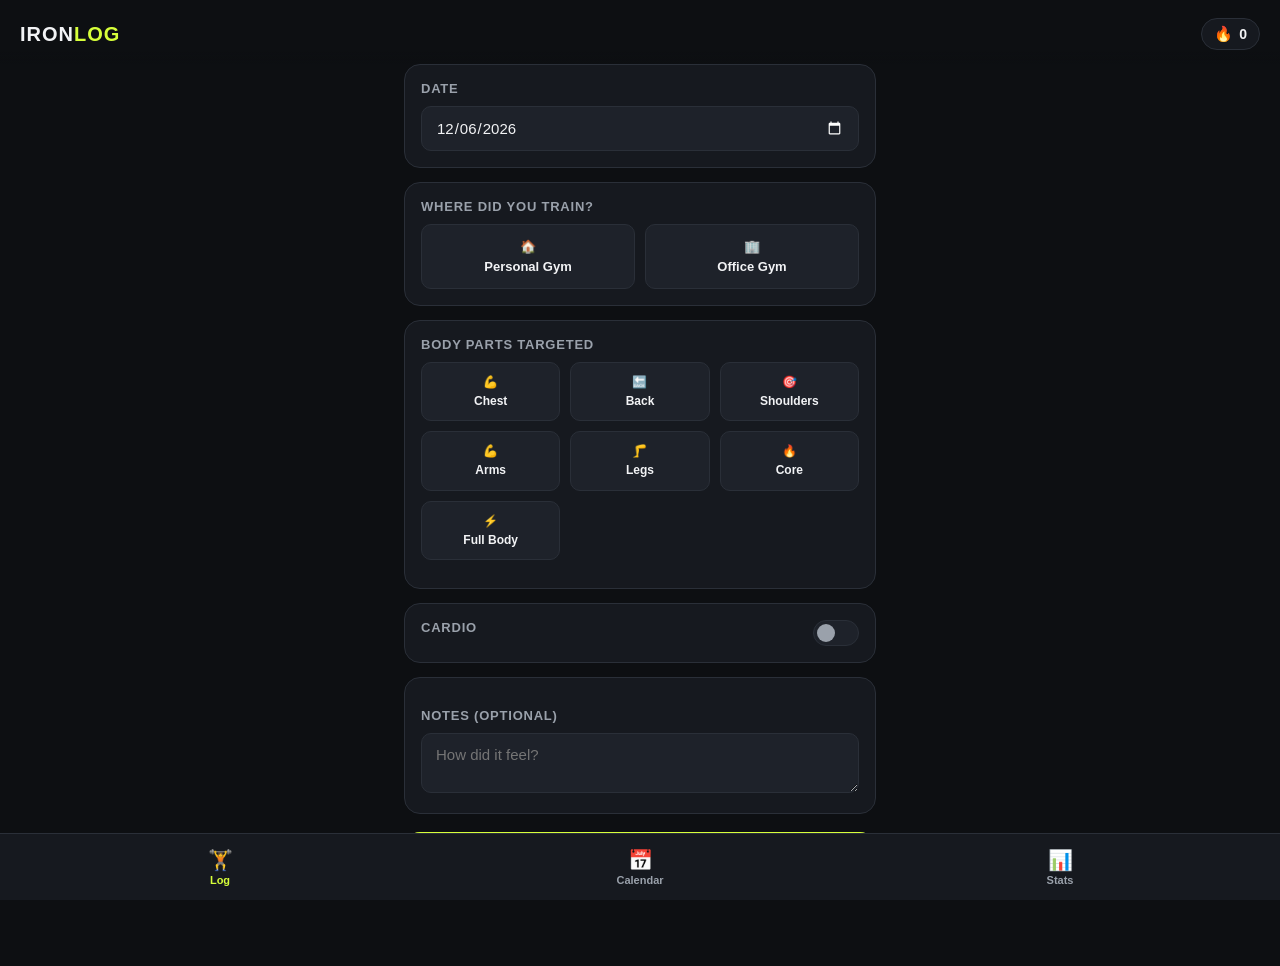
==== index.html @ b2e661cf "Initial commit: Iron Log gym tracker app" ====
<!DOCTYPE html>
<html lang="en">
<head>
<meta charset="UTF-8">
<meta name="viewport" content="width=device-width, initial-scale=1.0, viewport-fit=cover">
<meta name="theme-color" content="#0d0f12">
<title>Iron Log — Gym Tracker</title>
<link rel="stylesheet" href="style.css">
</head>
<body>

<header class="topbar">
  <div class="brand">
    <span class="brand-mark">IRON</span><span class="brand-mark-accent">LOG</span>
  </div>
  <div class="streak-pill" id="headerStreak">
    <span class="flame">🔥</span><span id="headerStreakVal">0</span>
  </div>
</header>

<main id="app">

  <!-- LOG TAB -->
  <section class="view" id="view-log">
    <div class="card date-card">
      <label class="field-label">Date</label>
      <input type="date" id="logDate" class="date-input">
    </div>

    <div class="card">
      <label class="field-label">Where did you train?</label>
      <div class="btn-group" id="gymGroup">
        <button type="button" class="choice-btn" data-value="Personal">🏠<span>Personal Gym</span></button>
        <button type="button" class="choice-btn" data-value="Office">🏢<span>Office Gym</span></button>
      </div>
    </div>

    <div class="card">
      <label class="field-label">Body parts targeted</label>
      <div class="btn-grid" id="bodyPartGroup">
        <button type="button" class="choice-btn small" data-value="Chest">💪<span>Chest</span></button>
        <button type="button" class="choice-btn small" data-value="Back">🔙<span>Back</span></button>
        <button type="button" class="choice-btn small" data-value="Shoulders">🎯<span>Shoulders</span></button>
        <button type="button" class="choice-btn small" data-value="Arms">💪<span>Arms</span></button>
        <button type="button" class="choice-btn small" data-value="Legs">🦵<span>Legs</span></button>
        <button type="button" class="choice-btn small" data-value="Core">🔥<span>Core</span></button>
        <button type="button" class="choice-btn small" data-value="Full Body">⚡<span>Full Body</span></button>
      </div>
      <div id="exerciseExamples" class="exercise-examples"></div>
    </div>

    <div class="card">
      <div class="row-between">
        <label class="field-label">Cardio</label>
        <label class="switch">
          <input type="checkbox" id="cardioToggle">
          <span class="slider"></span>
        </label>
      </div>
      <div id="cardioPanel" class="cardio-panel hidden">
        <label class="field-label small-label">Type</label>
        <div class="btn-group">
          <button type="button" class="choice-btn small" data-value="Indoor Running">🏃<span>Indoor</span></button>
          <button type="button" class="choice-btn small" data-value="Outdoor Running">🌳<span>Outdoor</span></button>
          <button type="button" class="choice-btn small" data-value="HIIT">⚡<span>HIIT</span></button>
        </div>
        <input type="hidden" id="cardioType">

        <label class="field-label small-label">Duration (minutes)</label>
        <input type="number" id="cardioDuration" class="text-input" min="0" max="300" placeholder="e.g. 30">

        <label class="field-label small-label">Effort <span id="effortVal">5</span>/10</label>
        <input type="range" id="cardioEffort" min="1" max="10" value="5" class="effort-slider">
        <div class="effort-labels"><span>Easy</span><span>Max</span></div>
      </div>
    </div>

    <div class="card">
      <label class="field-label small-label">Notes (optional)</label>
      <textarea id="notes" class="text-input notes-input" rows="2" placeholder="How did it feel?"></textarea>
    </div>

    <button id="saveBtn" class="save-btn">Save Workout</button>
    <div id="saveMsg" class="save-msg hidden">Saved ✓</div>
  </section>

  <!-- CALENDAR TAB -->
  <section class="view hidden" id="view-calendar">
    <div class="card">
      <div class="cal-nav">
        <button id="prevMonth" class="nav-btn">‹</button>
        <div id="calMonthLabel" class="cal-month-label"></div>
        <button id="nextMonth" class="nav-btn">›</button>
      </div>
      <div class="cal-weekdays">
        <span>S</span><span>M</span><span>T</span><span>W</span><span>T</span><span>F</span><span>S</span>
      </div>
      <div id="calGrid" class="cal-grid"></div>
      <div class="cal-legend">
        <span class="legend-item"><i class="dot personal"></i>Personal</span>
        <span class="legend-item"><i class="dot office"></i>Office</span>
        <span class="legend-item"><i class="dot cardio"></i>Cardio</span>
      </div>
    </div>

    <div class="card" id="dayDetailCard" style="display:none;">
      <div class="row-between">
        <div id="dayDetailTitle" class="field-label"></div>
        <button id="closeDayDetail" class="text-btn">Close</button>
      </div>
      <div id="dayDetailBody"></div>
    </div>
  </section>

  <!-- STATS TAB -->
  <section class="view hidden" id="view-stats">
    <div class="card stat-hero">
      <div class="stat-hero-item">
        <div class="stat-hero-num" id="currentStreakNum">0</div>
        <div class="stat-hero-label">🔥 Current Streak</div>
      </div>
      <div class="stat-hero-item">
        <div class="stat-hero-num" id="bestStreakNum">0</div>
        <div class="stat-hero-label">🏆 Best Streak</div>
      </div>
    </div>

    <div class="card">
      <label class="field-label">This Week</label>
      <div class="week-bar" id="weekBar"></div>
      <div class="week-count" id="weekCountLabel">0 / 7 days</div>
    </div>

    <div class="card score-card">
      <label class="field-label">Weekly Health Score</label>
      <div class="score-ring-wrap">
        <svg viewBox="0 0 120 120" class="score-ring">
          <circle cx="60" cy="60" r="52" class="ring-bg"></circle>
          <circle cx="60" cy="60" r="52" class="ring-fg" id="ringFg"></circle>
        </svg>
        <div class="score-ring-val" id="scoreVal">0%</div>
      </div>
      <div class="score-sub" id="scoreSub">Train more days this week to raise your score</div>
    </div>

    <div class="card">
      <label class="field-label">This Month</label>
      <div class="month-stats">
        <div class="month-stat"><span id="monthDays">0</span><small>Days trained</small></div>
        <div class="month-stat"><span id="monthCardio">0</span><small>Cardio sessions</small></div>
        <div class="month-stat"><span id="monthMins">0</span><small>Cardio mins</small></div>
      </div>
    </div>

    <div class="card">
      <label class="field-label">Body Part Frequency (30 days)</label>
      <div id="bodyPartFreq" class="bp-freq"></div>
    </div>
  </section>

</main>

<nav class="tabbar">
  <button class="tab-btn active" data-tab="log"><span class="tab-icon">🏋️</span><span>Log</span></button>
  <button class="tab-btn" data-tab="calendar"><span class="tab-icon">📅</span><span>Calendar</span></button>
  <button class="tab-btn" data-tab="stats"><span class="tab-icon">📊</span><span>Stats</span></button>
</nav>

<script src="app.js"></script>
</body>
</html>
---- style.css ----
/* ---------- Iron Log — gym tracker theme ---------- */
:root{
  --bg: #0d0f12;
  --bg-elev: #16191f;
  --bg-elev-2: #1e222a;
  --border: #2a2f38;
  --text: #f2f3f5;
  --text-dim: #9aa1ab;
  --accent: #d7ff3a;      /* neon lime, gym-app energy */
  --accent-dim: #a3c92c;
  --accent-ink: #10130a;
  --personal: #5ec8ff;
  --office: #ff9f5e;
  --cardio: #ff5e7e;
  --danger: #ff5e5e;
  --radius: 16px;
  --radius-sm: 10px;
}

*{ box-sizing: border-box; }

html,body{
  margin:0; padding:0;
  background: var(--bg);
  color: var(--text);
  font-family: -apple-system, BlinkMacSystemFont, "Segoe UI", Roboto, Helvetica, Arial, sans-serif;
  -webkit-tap-highlight-color: transparent;
}

body{
  min-height: 100vh;
  padding-bottom: 84px;
}

/* ---------- topbar ---------- */
.topbar{
  position: sticky; top:0; z-index: 10;
  display:flex; align-items:center; justify-content:space-between;
  padding: 18px 20px 14px;
  background: linear-gradient(180deg, var(--bg) 80%, transparent);
}
.brand{ font-weight: 800; letter-spacing: 1px; font-size: 20px; }
.brand-mark{ color: var(--text); }
.brand-mark-accent{ color: var(--accent); }
.streak-pill{
  display:flex; align-items:center; gap:6px;
  background: var(--bg-elev);
  border: 1px solid var(--border);
  padding: 6px 12px;
  border-radius: 999px;
  font-weight: 700;
  font-size: 14px;
}
.flame{ font-size: 15px; }

/* ---------- layout ---------- */
#app{
  max-width: 520px;
  margin: 0 auto;
  padding: 0 16px;
}
.view.hidden{ display:none; }

.card{
  background: var(--bg-elev);
  border: 1px solid var(--border);
  border-radius: var(--radius);
  padding: 16px;
  margin-bottom: 14px;
}

.field-label{
  display:block;
  font-size: 13px;
  font-weight: 700;
  text-transform: uppercase;
  letter-spacing: 0.06em;
  color: var(--text-dim);
  margin-bottom: 10px;
}
.small-label{ margin-top: 14px; }

.row-between{
  display:flex; align-items:center; justify-content:space-between;
}

/* ---------- inputs ---------- */
.date-input, .text-input{
  width:100%;
  background: var(--bg-elev-2);
  border: 1px solid var(--border);
  color: var(--text);
  padding: 12px 14px;
  border-radius: var(--radius-sm);
  font-size: 15px;
  font-family: inherit;
}
.notes-input{ resize: vertical; }
.date-input::-webkit-calendar-picker-indicator{ filter: invert(1); }

/* ---------- choice buttons ---------- */
.btn-group{ display:flex; gap:10px; flex-wrap: wrap; }
.btn-grid{ display:grid; grid-template-columns: repeat(3, 1fr); gap:10px; }

.choice-btn{
  flex:1;
  min-width: 100px;
  display:flex; flex-direction:column; align-items:center; gap:6px;
  background: var(--bg-elev-2);
  border: 1px solid var(--border);
  color: var(--text);
  padding: 14px 8px;
  border-radius: var(--radius-sm);
  font-size: 13px;
  font-weight: 600;
  cursor:pointer;
  transition: transform .08s ease, background .15s ease, border-color .15s ease;
}
.choice-btn.small{ padding: 12px 6px; font-size: 12px; }
.choice-btn span{ line-height: 1.1; }
.choice-btn:active{ transform: scale(0.96); }
.choice-btn.selected{
  background: var(--accent);
  color: var(--accent-ink);
  border-color: var(--accent);
}

.exercise-examples{
  margin-top: 12px;
}
.exercise-block{
  background: var(--bg-elev-2);
  border: 1px dashed var(--border);
  border-radius: var(--radius-sm);
  padding: 10px 12px;
  margin-bottom: 8px;
}
.exercise-block h4{
  margin: 0 0 6px;
  font-size: 12px;
  color: var(--accent);
  text-transform: uppercase;
  letter-spacing: .05em;
}
.exercise-block p{
  margin: 0;
  font-size: 13px;
  color: var(--text-dim);
  line-height: 1.5;
}

/* ---------- switch ---------- */
.switch{ position:relative; display:inline-block; width:46px; height:26px; }
.switch input{ opacity:0; width:0; height:0; }
.slider{
  position:absolute; inset:0; cursor:pointer;
  background: var(--bg-elev-2);
  border: 1px solid var(--border);
  border-radius: 999px;
  transition: .15s;
}
.slider::before{
  content:""; position:absolute; height:18px; width:18px; left:3px; top:3px;
  background: var(--text-dim); border-radius:50%; transition:.15s;
}
.switch input:checked + .slider{ background: var(--accent-dim); border-color: var(--accent); }
.switch input:checked + .slider::before{ background: var(--accent-ink); transform: translateX(20px); }

.cardio-panel{ margin-top: 12px; }
.cardio-panel.hidden{ display:none; }

.effort-slider{
  width:100%;
  accent-color: var(--accent);
  margin-top: 8px;
}
.effort-labels{
  display:flex; justify-content:space-between;
  font-size: 11px; color: var(--text-dim); margin-top: 2px;
}

/* ---------- save button ---------- */
.save-btn{
  width:100%;
  background: var(--accent);
  color: var(--accent-ink);
  border:none;
  padding: 16px;
  border-radius: var(--radius);
  font-size: 16px;
  font-weight: 800;
  letter-spacing: .02em;
  cursor:pointer;
  margin-top: 4px;
}
.save-btn:active{ transform: scale(0.98); }
.save-msg{
  text-align:center; color: var(--accent);
  font-weight: 700; margin-top: 10px;
}
.save-msg.hidden{ display:none; }

.text-btn{
  background:none; border:none; color: var(--accent);
  font-weight: 700; font-size: 13px; cursor:pointer;
}

/* ---------- calendar ---------- */
.cal-nav{ display:flex; align-items:center; justify-content:space-between; margin-bottom: 10px; }
.nav-btn{
  background: var(--bg-elev-2); border:1px solid var(--border); color: var(--text);
  width: 36px; height:36px; border-radius: 10px; font-size: 18px; cursor:pointer;
}
.cal-month-label{ font-weight: 800; font-size: 16px; }
.cal-weekdays{
  display:grid; grid-template-columns: repeat(7,1fr);
  text-align:center; color: var(--text-dim); font-size: 12px; margin-bottom: 6px;
}
.cal-grid{
  display:grid; grid-template-columns: repeat(7,1fr); gap: 4px;
}
.cal-day{
  aspect-ratio: 1; display:flex; flex-direction:column; align-items:center; justify-content:center;
  border-radius: 10px; font-size: 13px; color: var(--text);
  background: var(--bg-elev-2);
  border: 1px solid transparent;
  cursor:pointer; position: relative;
}
.cal-day.empty{ background: transparent; cursor:default; }
.cal-day.today{ border-color: var(--accent); }
.cal-day .dots{ display:flex; gap:2px; margin-top:3px; }
.dot{ width:5px; height:5px; border-radius:50%; display:inline-block; }
.dot.personal{ background: var(--personal); }
.dot.office{ background: var(--office); }
.dot.cardio{ background: var(--cardio); }

.cal-legend{ display:flex; gap:14px; margin-top: 14px; flex-wrap: wrap; }
.legend-item{ display:flex; align-items:center; gap:5px; font-size:12px; color: var(--text-dim); }
.legend-item .dot{ width:8px; height:8px; }

#dayDetailBody{ font-size: 14px; color: var(--text-dim); line-height: 1.7; }
#dayDetailBody b{ color: var(--text); }

/* ---------- stats ---------- */
.stat-hero{ display:flex; }
.stat-hero-item{ flex:1; text-align:center; }
.stat-hero-num{ font-size: 34px; font-weight: 800; color: var(--accent); }
.stat-hero-label{ font-size: 12px; color: var(--text-dim); margin-top: 4px; }

.week-bar{ display:flex; gap:6px; margin-bottom: 8px; }
.week-day{
  flex:1; display:flex; flex-direction:column; align-items:center; gap:6px;
}
.week-day .bar{
  width:100%; height: 46px; border-radius: 8px; background: var(--bg-elev-2);
  display:flex; align-items:flex-end; overflow:hidden;
}
.week-day .bar-fill{ width:100%; background: var(--accent); }
.week-day .lbl{ font-size: 10px; color: var(--text-dim); }
.week-count{ text-align:center; color: var(--text-dim); font-size: 13px; }

.score-card{ text-align:center; }
.score-ring-wrap{ position:relative; width:130px; height:130px; margin: 8px auto; }
.score-ring{ width:100%; height:100%; transform: rotate(-90deg); }
.ring-bg{ fill:none; stroke: var(--bg-elev-2); stroke-width: 10; }
.ring-fg{
  fill:none; stroke: var(--accent); stroke-width: 10; stroke-linecap: round;
  stroke-dasharray: 327; stroke-dashoffset: 327;
  transition: stroke-dashoffset .4s ease;
}
.score-ring-val{
  position:absolute; inset:0; display:flex; align-items:center; justify-content:center;
  font-size: 26px; font-weight: 800;
}
.score-sub{ font-size: 12px; color: var(--text-dim); margin-top: 4px; }

.month-stats{ display:flex; justify-content:space-around; text-align:center; }
.month-stat span{ display:block; font-size: 24px; font-weight: 800; color: var(--accent); }
.month-stat small{ color: var(--text-dim); font-size: 11px; }

.bp-freq{ display:flex; flex-direction:column; gap:8px; }
.bp-row{ display:flex; align-items:center; gap:8px; font-size: 13px; }
.bp-row .bp-name{ width: 90px; flex-shrink:0; color: var(--text-dim); }
.bp-row .bp-track{ flex:1; height: 8px; border-radius: 999px; background: var(--bg-elev-2); overflow:hidden; }
.bp-row .bp-fill{ height:100%; background: var(--accent); }
.bp-row .bp-count{ width: 20px; text-align:right; font-weight:700; }

/* ---------- tab bar ---------- */
.tabbar{
  position: fixed; bottom:0; left:0; right:0;
  display:flex;
  background: var(--bg-elev);
  border-top: 1px solid var(--border);
  padding: 8px 10px calc(8px + env(safe-area-inset-bottom));
  z-index: 20;
}
.tab-btn{
  flex:1;
  display:flex; flex-direction:column; align-items:center; gap:2px;
  background:none; border:none; color: var(--text-dim);
  font-size: 11px; font-weight: 600; padding: 6px 0; cursor:pointer;
}
.tab-icon{ font-size: 20px; }
.tab-btn.active{ color: var(--accent); }

@media (min-width: 600px){
  #app{ padding: 0 24px; }
}
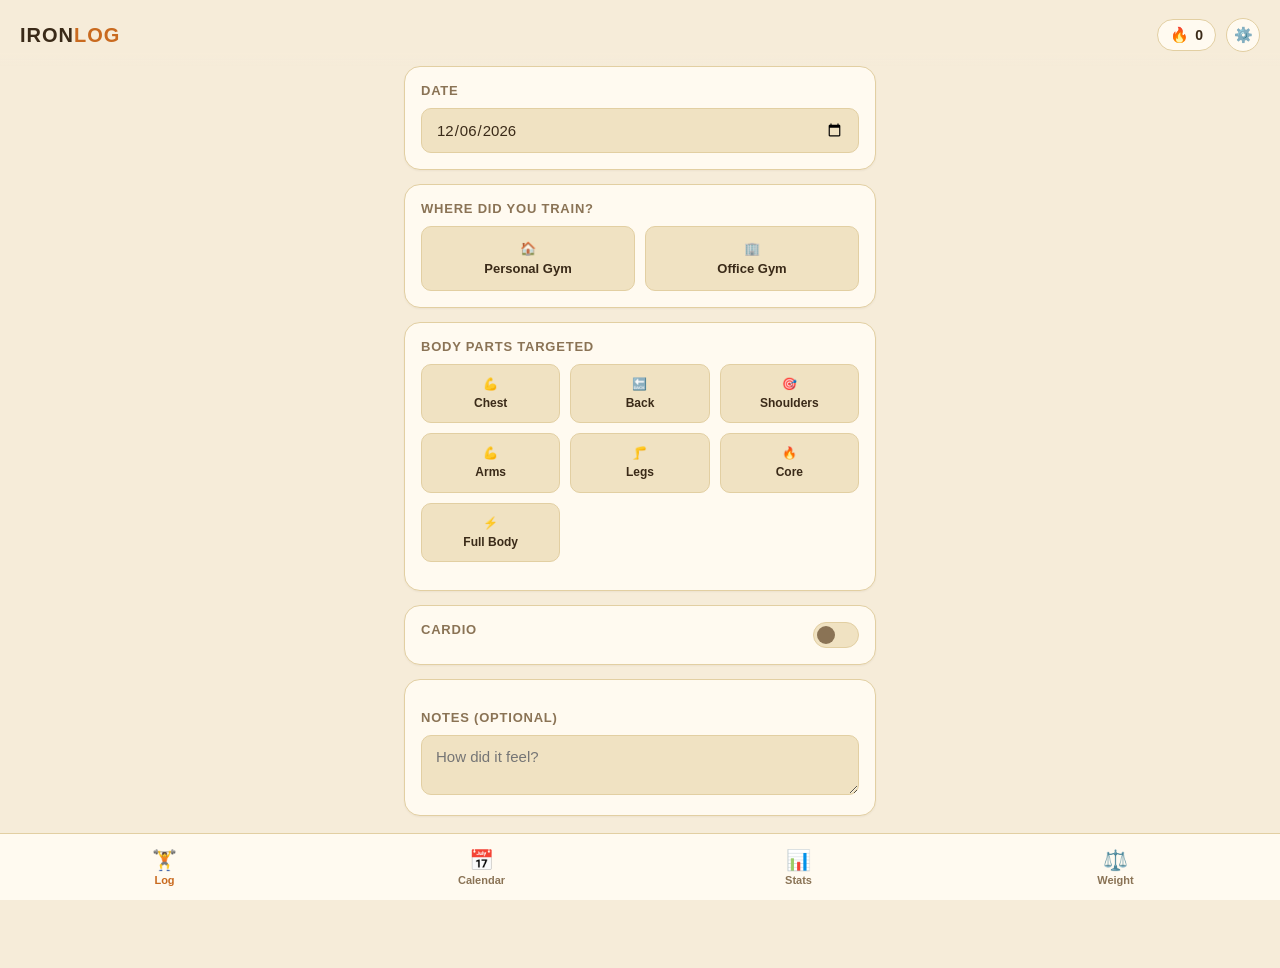
==== commit 5fb51292: "Add delete controls, weight tracking, profile, gym split stats, and new theme - Delete individual wo" ====
--- a/index.html
+++ b/index.html
@@ -3,7 +3,7 @@
 <head>
 <meta charset="UTF-8">
 <meta name="viewport" content="width=device-width, initial-scale=1.0, viewport-fit=cover">
-<meta name="theme-color" content="#0d0f12">
+<meta name="theme-color" content="#f6ecd9">
 <title>Iron Log — Gym Tracker</title>
 <link rel="stylesheet" href="style.css">
 </head>
@@ -13,10 +13,38 @@
   <div class="brand">
     <span class="brand-mark">IRON</span><span class="brand-mark-accent">LOG</span>
   </div>
-  <div class="streak-pill" id="headerStreak">
-    <span class="flame">🔥</span><span id="headerStreakVal">0</span>
+  <div class="topbar-right">
+    <div class="streak-pill" id="headerStreak">
+      <span class="flame">🔥</span><span id="headerStreakVal">0</span>
+    </div>
+    <button type="button" class="gear-btn" id="gearBtn">⚙️</button>
   </div>
 </header>
+<div class="greeting hidden" id="greeting"></div>
+
+<!-- PROFILE PANEL -->
+<div class="overlay hidden" id="profileOverlay">
+  <div class="panel card">
+    <div class="row-between">
+      <label class="field-label">Your Profile</label>
+      <button type="button" class="text-btn" id="closeProfile">Close</button>
+    </div>
+    <label class="field-label small-label">Name</label>
+    <input type="text" id="profName" class="text-input" placeholder="Your name">
+
+    <label class="field-label small-label">Gender</label>
+    <div class="btn-group" id="genderGroup">
+      <button type="button" class="choice-btn small" data-value="Male">🚹<span>Male</span></button>
+      <button type="button" class="choice-btn small" data-value="Female">🚺<span>Female</span></button>
+      <button type="button" class="choice-btn small" data-value="Other">⚧<span>Other</span></button>
+    </div>
+
+    <label class="field-label small-label">Age</label>
+    <input type="number" id="profAge" class="text-input" min="1" max="120" placeholder="e.g. 28">
+
+    <button type="button" id="saveProfileBtn" class="save-btn">Save Profile</button>
+  </div>
+</div>
 
 <main id="app">
 
@@ -28,7 +56,10 @@
     </div>
 
     <div class="card">
-      <label class="field-label">Where did you train?</label>
+      <div class="row-between">
+        <label class="field-label">Where did you train?</label>
+        <button type="button" class="text-btn danger hidden" id="deleteWorkoutBtn">Delete Workout</button>
+      </div>
       <div class="btn-group" id="gymGroup">
         <button type="button" class="choice-btn" data-value="Personal">🏠<span>Personal Gym</span></button>
         <button type="button" class="choice-btn" data-value="Office">🏢<span>Office Gym</span></button>
@@ -52,10 +83,13 @@
     <div class="card">
       <div class="row-between">
         <label class="field-label">Cardio</label>
-        <label class="switch">
-          <input type="checkbox" id="cardioToggle">
-          <span class="slider"></span>
-        </label>
+        <div class="row-between" style="gap:10px;">
+          <button type="button" class="text-btn danger hidden" id="deleteCardioBtn">Delete Cardio</button>
+          <label class="switch">
+            <input type="checkbox" id="cardioToggle">
+            <span class="slider"></span>
+          </label>
+        </div>
       </div>
       <div id="cardioPanel" class="cardio-panel hidden">
         <label class="field-label small-label">Type</label>
@@ -109,6 +143,7 @@
         <button id="closeDayDetail" class="text-btn">Close</button>
       </div>
       <div id="dayDetailBody"></div>
+      <div class="day-detail-actions" id="dayDetailActions"></div>
     </div>
   </section>
 
@@ -153,8 +188,37 @@
     </div>
 
     <div class="card">
+      <label class="field-label">Personal vs Office Gym</label>
+      <div id="gymSplit" class="bp-freq"></div>
+      <div class="score-sub" id="gymSplitSub"></div>
+    </div>
+
+    <div class="card">
       <label class="field-label">Body Part Frequency (30 days)</label>
       <div id="bodyPartFreq" class="bp-freq"></div>
+    </div>
+  </section>
+
+  <!-- WEIGHT TAB -->
+  <section class="view hidden" id="view-weight">
+    <div class="card">
+      <label class="field-label">Log Your Weight</label>
+      <div class="weight-input-row">
+        <input type="date" id="weightDate" class="date-input">
+        <input type="number" id="weightValue" class="text-input" step="0.1" min="0" placeholder="kg">
+      </div>
+      <button type="button" id="saveWeightBtn" class="save-btn">Add Weight Entry</button>
+    </div>
+
+    <div class="card">
+      <label class="field-label">Trend</label>
+      <div id="weightChartWrap" class="weight-chart-wrap"></div>
+      <div class="weight-summary" id="weightSummary"></div>
+    </div>
+
+    <div class="card">
+      <label class="field-label">History</label>
+      <div id="weightHistory" class="weight-history"></div>
     </div>
   </section>
 
@@ -164,6 +228,7 @@
   <button class="tab-btn active" data-tab="log"><span class="tab-icon">🏋️</span><span>Log</span></button>
   <button class="tab-btn" data-tab="calendar"><span class="tab-icon">📅</span><span>Calendar</span></button>
   <button class="tab-btn" data-tab="stats"><span class="tab-icon">📊</span><span>Stats</span></button>
+  <button class="tab-btn" data-tab="weight"><span class="tab-icon">⚖️</span><span>Weight</span></button>
 </nav>
 
 <script src="app.js"></script>
--- a/style.css
+++ b/style.css
@@ -1,18 +1,18 @@
-/* ---------- Iron Log — gym tracker theme ---------- */
+/* ---------- Iron Log — cream & burnt gold theme ---------- */
 :root{
-  --bg: #0d0f12;
-  --bg-elev: #16191f;
-  --bg-elev-2: #1e222a;
-  --border: #2a2f38;
-  --text: #f2f3f5;
-  --text-dim: #9aa1ab;
-  --accent: #d7ff3a;      /* neon lime, gym-app energy */
-  --accent-dim: #a3c92c;
-  --accent-ink: #10130a;
-  --personal: #5ec8ff;
-  --office: #ff9f5e;
-  --cardio: #ff5e7e;
-  --danger: #ff5e5e;
+  --bg: #f6ecd9;
+  --bg-elev: #fffaf0;
+  --bg-elev-2: #f0e2c2;
+  --border: #e2cfa2;
+  --text: #3a2a18;
+  --text-dim: #8a7355;
+  --accent: #c96a1f;      /* burnt orange */
+  --accent-dim: #a85618;
+  --accent-ink: #fff8ec;
+  --personal: #d9a441;    /* goldenrod */
+  --office: #a8562f;      /* burnt sienna */
+  --cardio: #c1440e;      /* rust red-orange */
+  --danger: #b3261e;
   --radius: 16px;
   --radius-sm: 10px;
 }
@@ -42,6 +42,7 @@
 .brand{ font-weight: 800; letter-spacing: 1px; font-size: 20px; }
 .brand-mark{ color: var(--text); }
 .brand-mark-accent{ color: var(--accent); }
+.topbar-right{ display:flex; align-items:center; gap:10px; }
 .streak-pill{
   display:flex; align-items:center; gap:6px;
   background: var(--bg-elev);
@@ -52,6 +53,41 @@
   font-size: 14px;
 }
 .flame{ font-size: 15px; }
+.gear-btn{
+  background: var(--bg-elev);
+  border: 1px solid var(--border);
+  width: 34px; height: 34px;
+  border-radius: 999px;
+  font-size: 15px;
+  cursor: pointer;
+}
+.greeting{
+  max-width: 520px;
+  margin: 0 auto;
+  padding: 0 20px 10px;
+  font-size: 14px;
+  font-weight: 600;
+  color: var(--text-dim);
+}
+.greeting.hidden{ display:none; }
+
+/* ---------- overlay / profile panel ---------- */
+.overlay{
+  position: fixed; inset:0; z-index: 30;
+  background: rgba(58,42,24,0.45);
+  display:flex; align-items:flex-end; justify-content:center;
+}
+.overlay.hidden{ display:none; }
+.overlay .panel{
+  width: 100%; max-width: 480px;
+  margin: 0;
+  border-bottom-left-radius: 0; border-bottom-right-radius: 0;
+  animation: slideUp .2s ease;
+}
+@keyframes slideUp{
+  from{ transform: translateY(24px); opacity: 0; }
+  to{ transform: translateY(0); opacity: 1; }
+}
 
 /* ---------- layout ---------- */
 #app{
@@ -67,6 +103,7 @@
   border-radius: var(--radius);
   padding: 16px;
   margin-bottom: 14px;
+  box-shadow: 0 1px 2px rgba(58,42,24,0.05);
 }
 
 .field-label{
@@ -96,7 +133,6 @@
   font-family: inherit;
 }
 .notes-input{ resize: vertical; }
-.date-input::-webkit-calendar-picker-indicator{ filter: invert(1); }
 
 /* ---------- choice buttons ---------- */
 .btn-group{ display:flex; gap:10px; flex-wrap: wrap; }
@@ -150,7 +186,7 @@
 }
 
 /* ---------- switch ---------- */
-.switch{ position:relative; display:inline-block; width:46px; height:26px; }
+.switch{ position:relative; display:inline-block; width:46px; height:26px; flex-shrink:0; }
 .switch input{ opacity:0; width:0; height:0; }
 .slider{
   position:absolute; inset:0; cursor:pointer;
@@ -179,7 +215,7 @@
   font-size: 11px; color: var(--text-dim); margin-top: 2px;
 }
 
-/* ---------- save button ---------- */
+/* ---------- save / text buttons ---------- */
 .save-btn{
   width:100%;
   background: var(--accent);
@@ -202,8 +238,10 @@
 
 .text-btn{
   background:none; border:none; color: var(--accent);
-  font-weight: 700; font-size: 13px; cursor:pointer;
-}
+  font-weight: 700; font-size: 13px; cursor:pointer; padding:0;
+}
+.text-btn.danger{ color: var(--danger); }
+.text-btn.hidden{ display:none; }
 
 /* ---------- calendar ---------- */
 .cal-nav{ display:flex; align-items:center; justify-content:space-between; margin-bottom: 10px; }
@@ -240,6 +278,7 @@
 
 #dayDetailBody{ font-size: 14px; color: var(--text-dim); line-height: 1.7; }
 #dayDetailBody b{ color: var(--text); }
+.day-detail-actions{ display:flex; gap:14px; flex-wrap: wrap; margin-top: 10px; }
 
 /* ---------- stats ---------- */
 .stat-hero{ display:flex; }
@@ -285,13 +324,39 @@
 .bp-row .bp-fill{ height:100%; background: var(--accent); }
 .bp-row .bp-count{ width: 20px; text-align:right; font-weight:700; }
 
+/* ---------- weight tab ---------- */
+.weight-input-row{ display:flex; gap:10px; margin-bottom: 12px; }
+.weight-input-row .date-input{ flex: 1.3; }
+.weight-input-row .text-input{ flex: 1; }
+.weight-chart-wrap{ width:100%; }
+.weight-chart-wrap svg{ width:100%; height:auto; display:block; }
+.weight-empty{ text-align:center; color: var(--text-dim); font-size: 13px; padding: 20px 0; }
+.weight-summary{
+  display:flex; justify-content:space-around; text-align:center; margin-top: 10px;
+}
+.weight-summary .ws-item span{ display:block; font-size: 20px; font-weight: 800; color: var(--accent); }
+.weight-summary .ws-item small{ color: var(--text-dim); font-size: 11px; }
+
+.weight-history{ display:flex; flex-direction:column; gap:8px; max-height: 260px; overflow-y:auto; }
+.weight-history-row{
+  display:flex; align-items:center; justify-content:space-between;
+  background: var(--bg-elev-2); border:1px solid var(--border);
+  border-radius: var(--radius-sm); padding: 10px 12px; font-size: 13px;
+}
+.weight-history-row .wh-date{ color: var(--text-dim); }
+.weight-history-row .wh-val{ font-weight: 700; }
+.weight-history-row .wh-del{
+  background:none; border:none; color: var(--danger); font-size: 13px; font-weight:700; cursor:pointer;
+}
+.weight-empty-history{ text-align:center; color: var(--text-dim); font-size: 13px; padding: 10px 0; }
+
 /* ---------- tab bar ---------- */
 .tabbar{
   position: fixed; bottom:0; left:0; right:0;
   display:flex;
   background: var(--bg-elev);
   border-top: 1px solid var(--border);
-  padding: 8px 10px calc(8px + env(safe-area-inset-bottom));
+  padding: 8px 6px calc(8px + env(safe-area-inset-bottom));
   z-index: 20;
 }
 .tab-btn{
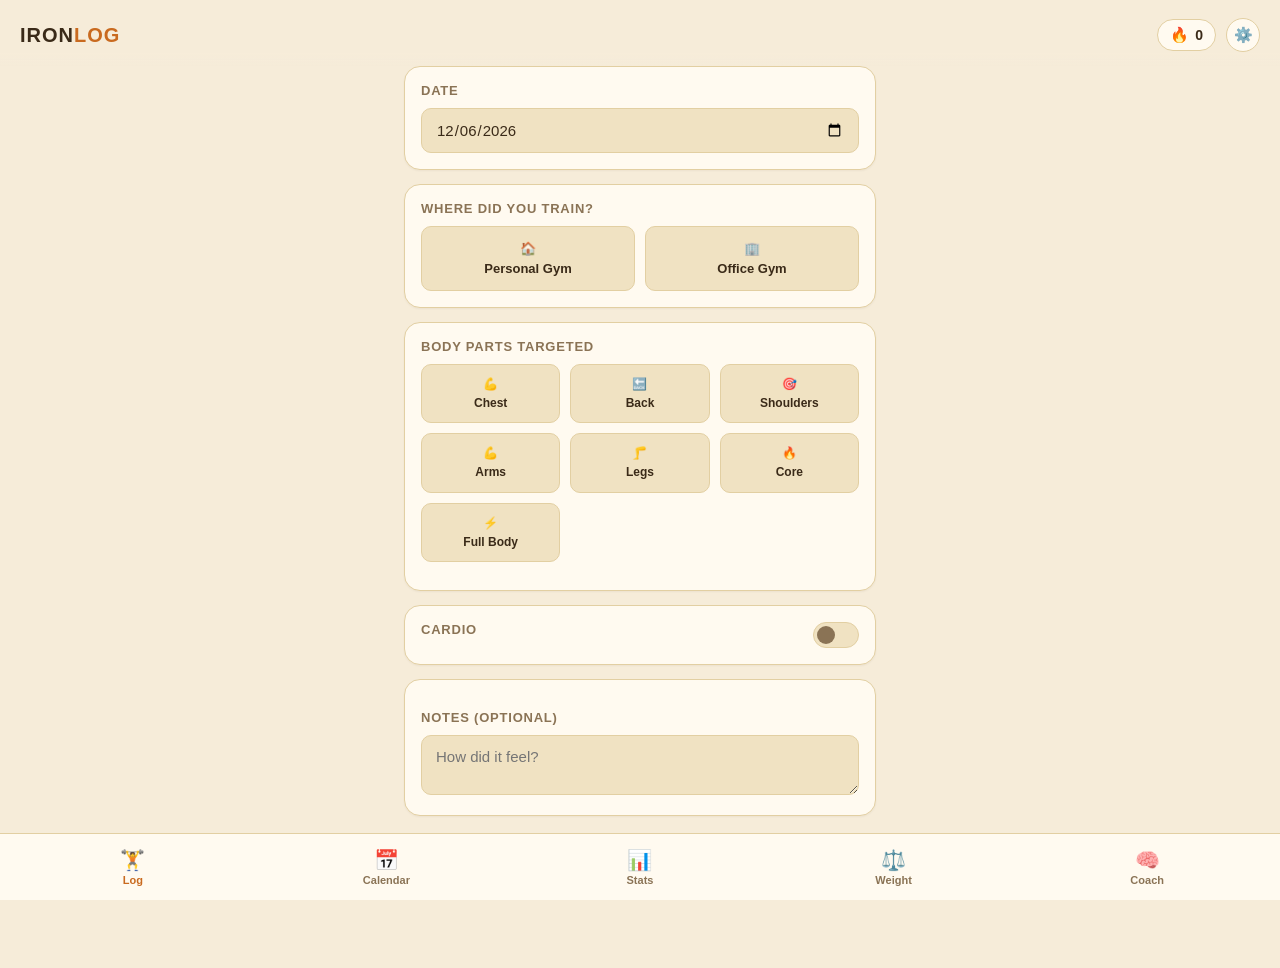
==== commit 662dc026: "Add Workout Coach tab and Fun Insights in Stats - New Coach tab: generates a workout plan (exercises" ====
--- a/index.html
+++ b/index.html
@@ -197,6 +197,11 @@
       <label class="field-label">Body Part Frequency (30 days)</label>
       <div id="bodyPartFreq" class="bp-freq"></div>
     </div>
+
+    <div class="card">
+      <label class="field-label">Fun Insights</label>
+      <div id="insightsGrid" class="insights-grid"></div>
+    </div>
   </section>
 
   <!-- WEIGHT TAB -->
@@ -219,6 +224,90 @@
     <div class="card">
       <label class="field-label">History</label>
       <div id="weightHistory" class="weight-history"></div>
+    </div>
+  </section>
+
+  <!-- COACH TAB -->
+  <section class="view hidden" id="view-coach">
+    <div class="card">
+      <label class="field-label">Exercise Level</label>
+      <div class="btn-group" id="coachDifficultyGroup">
+        <button type="button" class="choice-btn small" data-value="Simple">🥉<span>Simple</span></button>
+        <button type="button" class="choice-btn small" data-value="Medium">🥈<span>Medium</span></button>
+        <button type="button" class="choice-btn small" data-value="Advanced">🥇<span>Advanced</span></button>
+      </div>
+    </div>
+
+    <div class="card">
+      <label class="field-label small-label" style="margin-top:0;">Total workout time (minutes)</label>
+      <input type="number" id="coachTime" class="text-input" min="10" max="180" step="5" placeholder="e.g. 45">
+    </div>
+
+    <div class="card">
+      <label class="field-label">Your Goal</label>
+      <div class="btn-grid" id="coachGoalGroup">
+        <button type="button" class="choice-btn small" data-value="Lose Weight">🔥<span>Lose Weight</span></button>
+        <button type="button" class="choice-btn small" data-value="Build Muscle">💪<span>Build Muscle</span></button>
+        <button type="button" class="choice-btn small" data-value="Get Stronger">🏋️<span>Get Stronger</span></button>
+        <button type="button" class="choice-btn small" data-value="Marathon Training">🏃<span>Marathon Training</span></button>
+        <button type="button" class="choice-btn small" data-value="Tone &amp; Sculpt">✨<span>Tone &amp; Sculpt</span></button>
+      </div>
+    </div>
+
+    <div class="card">
+      <label class="field-label">Body Parts Targeted <span class="field-hint">(pick up to 2)</span></label>
+      <div class="btn-grid" id="coachBodyPartGroup">
+        <button type="button" class="choice-btn small" data-value="Chest">💪<span>Chest</span></button>
+        <button type="button" class="choice-btn small" data-value="Back">🔙<span>Back</span></button>
+        <button type="button" class="choice-btn small" data-value="Shoulders">🎯<span>Shoulders</span></button>
+        <button type="button" class="choice-btn small" data-value="Arms">💪<span>Arms</span></button>
+        <button type="button" class="choice-btn small" data-value="Legs">🦵<span>Legs</span></button>
+        <button type="button" class="choice-btn small" data-value="Core">🔥<span>Core</span></button>
+        <button type="button" class="choice-btn small" data-value="Full Body">⚡<span>Full Body</span></button>
+      </div>
+    </div>
+
+    <div class="card">
+      <label class="field-label">Intensity</label>
+      <div class="btn-group" id="coachIntensityGroup">
+        <button type="button" class="choice-btn small" data-value="Light">🙂<span>Light</span></button>
+        <button type="button" class="choice-btn small" data-value="Moderate">😅<span>Moderate</span></button>
+        <button type="button" class="choice-btn small" data-value="High">🥵<span>High</span></button>
+      </div>
+    </div>
+
+    <div class="card">
+      <div class="row-between">
+        <label class="field-label">Include Cardio?</label>
+        <label class="switch">
+          <input type="checkbox" id="coachCardioToggle">
+          <span class="slider"></span>
+        </label>
+      </div>
+      <div id="coachCardioPanel" class="cardio-panel hidden">
+        <label class="field-label small-label">Type</label>
+        <div class="btn-group" id="coachCardioTypeGroup">
+          <button type="button" class="choice-btn small" data-value="Indoor Running">🏃<span>Indoor</span></button>
+          <button type="button" class="choice-btn small" data-value="Outdoor Running">🌳<span>Outdoor</span></button>
+          <button type="button" class="choice-btn small" data-value="HIIT">⚡<span>HIIT</span></button>
+        </div>
+        <label class="field-label small-label">Duration (minutes, out of your total time)</label>
+        <input type="number" id="coachCardioDuration" class="text-input" min="5" max="120" step="5" placeholder="e.g. 15">
+      </div>
+    </div>
+
+    <div id="coachWarning" class="score-sub hidden" style="color: var(--danger); text-align:center; margin-bottom: 10px;"></div>
+    <button type="button" id="coachGenerateBtn" class="save-btn">Generate Workout</button>
+
+    <div class="card hidden" id="coachResultCard">
+      <label class="field-label" id="coachResultTitle">Your Workout</label>
+      <div id="coachResultMeta" class="score-sub" style="margin-bottom: 12px;"></div>
+      <div id="coachExerciseList" class="coach-exercise-list"></div>
+      <div id="coachCardioBlock" class="coach-cardio-block hidden"></div>
+      <div class="coach-action-row">
+        <button type="button" id="coachShuffleBtn" class="text-btn">🔀 Shuffle Exercises</button>
+        <button type="button" id="coachLogBtn" class="text-btn">📝 Log This Workout</button>
+      </div>
     </div>
   </section>
 
@@ -229,6 +318,7 @@
   <button class="tab-btn" data-tab="calendar"><span class="tab-icon">📅</span><span>Calendar</span></button>
   <button class="tab-btn" data-tab="stats"><span class="tab-icon">📊</span><span>Stats</span></button>
   <button class="tab-btn" data-tab="weight"><span class="tab-icon">⚖️</span><span>Weight</span></button>
+  <button class="tab-btn" data-tab="coach"><span class="tab-icon">🧠</span><span>Coach</span></button>
 </nav>
 
 <script src="app.js"></script>
--- a/style.css
+++ b/style.css
@@ -324,6 +324,36 @@
 .bp-row .bp-fill{ height:100%; background: var(--accent); }
 .bp-row .bp-count{ width: 20px; text-align:right; font-weight:700; }
 
+/* ---------- fun insights ---------- */
+.insights-grid{ display:grid; grid-template-columns: 1fr 1fr; gap:10px; }
+.insight-chip{
+  background: var(--bg-elev-2); border: 1px solid var(--border);
+  border-radius: var(--radius-sm); padding: 12px 10px; text-align:center;
+}
+.insight-chip .ic-emoji{ font-size: 20px; display:block; margin-bottom:4px; }
+.insight-chip .ic-value{ font-size: 15px; font-weight: 800; color: var(--accent); display:block; }
+.insight-chip .ic-label{ font-size: 11px; color: var(--text-dim); }
+
+/* ---------- coach tab ---------- */
+.field-hint{ text-transform: none; letter-spacing: normal; font-weight: 500; font-size: 11px; }
+.coach-exercise-list{ display:flex; flex-direction:column; gap:10px; }
+.coach-exercise-row{
+  background: var(--bg-elev-2); border: 1px solid var(--border);
+  border-radius: var(--radius-sm); padding: 12px 14px;
+}
+.coach-exercise-row .ce-name{ font-weight: 700; font-size: 14px; margin-bottom: 3px; }
+.coach-exercise-row .ce-meta{ font-size: 12px; color: var(--text-dim); }
+.coach-exercise-row .ce-tag{
+  display:inline-block; font-size: 10px; font-weight: 700; text-transform: uppercase;
+  letter-spacing: .04em; color: var(--accent); margin-bottom: 4px;
+}
+.coach-cardio-block{
+  margin-top: 12px; background: var(--bg-elev-2); border: 1px dashed var(--border);
+  border-radius: var(--radius-sm); padding: 12px 14px; font-size: 13px;
+}
+.coach-cardio-block.hidden{ display:none; }
+.coach-action-row{ display:flex; justify-content:space-between; gap:14px; margin-top: 14px; flex-wrap: wrap; }
+
 /* ---------- weight tab ---------- */
 .weight-input-row{ display:flex; gap:10px; margin-bottom: 12px; }
 .weight-input-row .date-input{ flex: 1.3; }
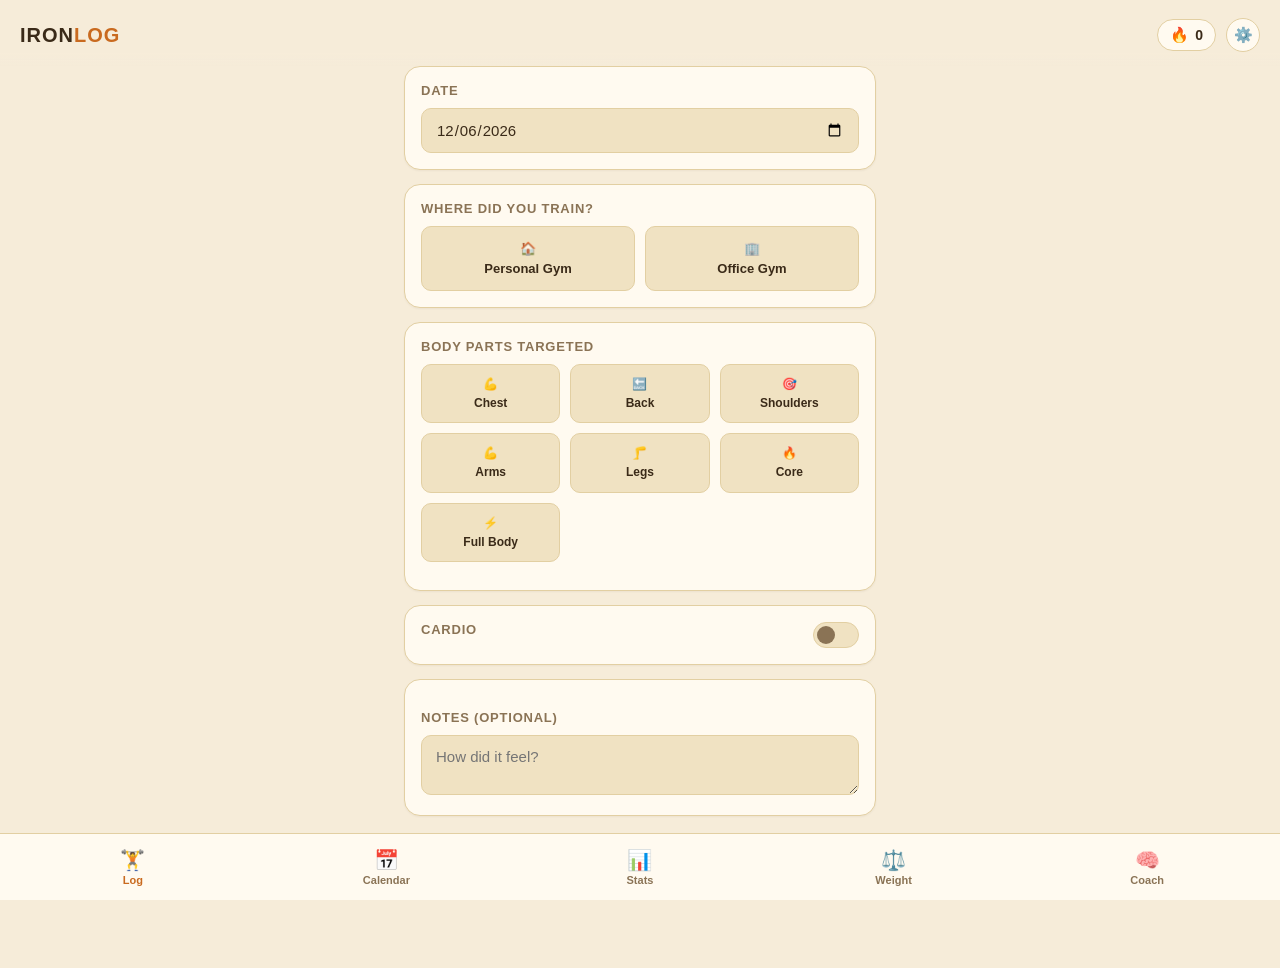
==== commit 49d87a25: "Add theme switcher and fix date input overflow on iOS Safari - 4 selectable themes (Cream & Gold, Mi" ====
--- a/index.html
+++ b/index.html
@@ -5,6 +5,15 @@
 <meta name="viewport" content="width=device-width, initial-scale=1.0, viewport-fit=cover">
 <meta name="theme-color" content="#f6ecd9">
 <title>Iron Log — Gym Tracker</title>
+<script>
+(function () {
+  try {
+    var raw = localStorage.getItem("ironlog.theme.v1");
+    var theme = raw ? JSON.parse(raw) : null;
+    if (theme) document.documentElement.setAttribute("data-theme", theme);
+  } catch (e) {}
+})();
+</script>
 <link rel="stylesheet" href="style.css">
 </head>
 <body>
@@ -29,6 +38,27 @@
       <label class="field-label">Your Profile</label>
       <button type="button" class="text-btn" id="closeProfile">Close</button>
     </div>
+
+    <label class="field-label">Theme</label>
+    <div class="theme-grid" id="themeGroup">
+      <button type="button" class="theme-swatch" data-value="cream">
+        <span class="swatch-preview"><span style="background:#f6ecd9"></span><span style="background:#c96a1f"></span></span>
+        Cream &amp; Gold
+      </button>
+      <button type="button" class="theme-swatch" data-value="onyx">
+        <span class="swatch-preview"><span style="background:#15171c"></span><span style="background:#d4af37"></span></span>
+        Midnight Onyx
+      </button>
+      <button type="button" class="theme-swatch" data-value="navy">
+        <span class="swatch-preview"><span style="background:#f4f1ea"></span><span style="background:#1d3557"></span></span>
+        Ivory Navy
+      </button>
+      <button type="button" class="theme-swatch" data-value="emerald">
+        <span class="swatch-preview"><span style="background:#181c1a"></span><span style="background:#2f9e6e"></span></span>
+        Charcoal Emerald
+      </button>
+    </div>
+
     <label class="field-label small-label">Name</label>
     <input type="text" id="profName" class="text-input" placeholder="Your name">
 
--- a/style.css
+++ b/style.css
@@ -1,5 +1,6 @@
-/* ---------- Iron Log — cream & burnt gold theme ---------- */
-:root{
+/* ---------- Iron Log — theme system ---------- */
+:root,
+:root[data-theme="cream"]{
   --bg: #f6ecd9;
   --bg-elev: #fffaf0;
   --bg-elev-2: #f0e2c2;
@@ -17,6 +18,60 @@
   --radius-sm: 10px;
 }
 
+:root[data-theme="onyx"]{
+  --bg: #15171c;
+  --bg-elev: #1d2027;
+  --bg-elev-2: #262a33;
+  --border: #343a47;
+  --text: #f2f0ea;
+  --text-dim: #98a0b3;
+  --accent: #d4af37;      /* metallic gold */
+  --accent-dim: #b3922c;
+  --accent-ink: #15171c;
+  --personal: #d4af37;
+  --office: #7c8aa0;
+  --cardio: #c1594a;
+  --danger: #e2665f;
+  --radius: 16px;
+  --radius-sm: 10px;
+}
+
+:root[data-theme="navy"]{
+  --bg: #f4f1ea;
+  --bg-elev: #ffffff;
+  --bg-elev-2: #e9e4d8;
+  --border: #d8d2c0;
+  --text: #1c2b3a;
+  --text-dim: #5b6b7c;
+  --accent: #1d3557;      /* deep navy */
+  --accent-dim: #16273f;
+  --accent-ink: #f4f1ea;
+  --personal: #8c6d3f;    /* muted bronze */
+  --office: #457b9d;      /* slate blue */
+  --cardio: #9d3b3b;
+  --danger: #b3261e;
+  --radius: 16px;
+  --radius-sm: 10px;
+}
+
+:root[data-theme="emerald"]{
+  --bg: #181c1a;
+  --bg-elev: #1f2521;
+  --bg-elev-2: #28302a;
+  --border: #37423b;
+  --text: #eef2ef;
+  --text-dim: #93a89c;
+  --accent: #2f9e6e;      /* emerald */
+  --accent-dim: #26805a;
+  --accent-ink: #0d120f;
+  --personal: #2f9e6e;
+  --office: #c9a24a;      /* muted gold */
+  --cardio: #c1594a;
+  --danger: #e2665f;
+  --radius: 16px;
+  --radius-sm: 10px;
+}
+
 *{ box-sizing: border-box; }
 
 html,body{
@@ -81,6 +136,8 @@
 .overlay .panel{
   width: 100%; max-width: 480px;
   margin: 0;
+  max-height: 85vh;
+  overflow-y: auto;
   border-bottom-left-radius: 0; border-bottom-right-radius: 0;
   animation: slideUp .2s ease;
 }
@@ -124,6 +181,9 @@
 /* ---------- inputs ---------- */
 .date-input, .text-input{
   width:100%;
+  min-width: 0;
+  max-width: 100%;
+  box-sizing: border-box;
   background: var(--bg-elev-2);
   border: 1px solid var(--border);
   color: var(--text);
@@ -132,7 +192,13 @@
   font-size: 15px;
   font-family: inherit;
 }
+.date-input{
+  display: block;
+  -webkit-appearance: none;
+  appearance: none;
+}
 .notes-input{ resize: vertical; }
+.date-card{ overflow: hidden; }
 
 /* ---------- choice buttons ---------- */
 .btn-group{ display:flex; gap:10px; flex-wrap: wrap; }
@@ -354,6 +420,21 @@
 .coach-cardio-block.hidden{ display:none; }
 .coach-action-row{ display:flex; justify-content:space-between; gap:14px; margin-top: 14px; flex-wrap: wrap; }
 
+/* ---------- theme swatches ---------- */
+.theme-grid{ display:grid; grid-template-columns: 1fr 1fr; gap:10px; }
+.theme-swatch{
+  display:flex; flex-direction:column; align-items:center; gap:8px;
+  background: var(--bg-elev-2); border: 2px solid var(--border);
+  border-radius: var(--radius-sm); padding: 12px 8px; cursor:pointer;
+  font-size: 12px; font-weight: 600; color: var(--text);
+}
+.theme-swatch.selected{ border-color: var(--accent); }
+.theme-swatch .swatch-preview{
+  width: 100%; height: 32px; border-radius: 8px; overflow:hidden; display:flex;
+  border: 1px solid rgba(0,0,0,0.1);
+}
+.theme-swatch .swatch-preview span{ flex:1; height:100%; }
+
 /* ---------- weight tab ---------- */
 .weight-input-row{ display:flex; gap:10px; margin-bottom: 12px; }
 .weight-input-row .date-input{ flex: 1.3; }
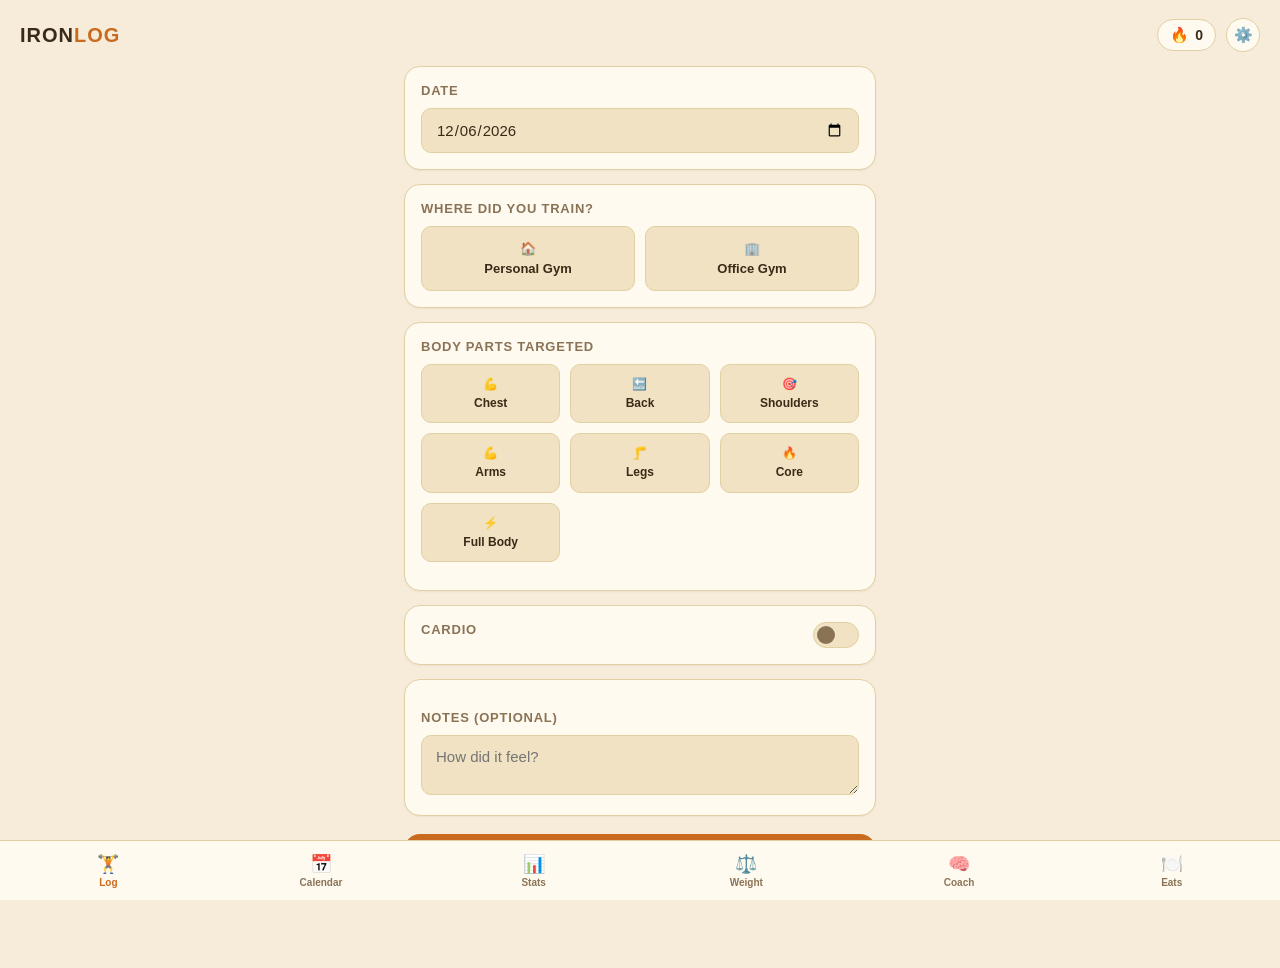
==== commit 97b2d477: "Add Eat Out tab with Indian dish picker, trend, and motivating KPIs - New Eats tab: log meals eaten " ====
--- a/index.html
+++ b/index.html
@@ -341,6 +341,81 @@
     </div>
   </section>
 
+  <!-- EAT OUT TAB -->
+  <section class="view hidden" id="view-eatout">
+    <div class="card">
+      <label class="field-label">Log a Meal Out</label>
+      <input type="date" id="eatoutDate" class="date-input" style="margin-bottom:12px;">
+
+      <label class="field-label small-label">What did you eat?</label>
+      <select id="eatoutDishSelect" class="text-input">
+        <option value="">Select a dish…</option>
+        <option value="🍛 Biryani">🍛 Biryani</option>
+        <option value="🍗 Butter Chicken">🍗 Butter Chicken</option>
+        <option value="🧀 Paneer Butter Masala">🧀 Paneer Butter Masala</option>
+        <option value="🫓 Chole Bhature">🫓 Chole Bhature</option>
+        <option value="🍞 Pav Bhaji">🍞 Pav Bhaji</option>
+        <option value="🥞 Masala Dosa">🥞 Masala Dosa</option>
+        <option value="🍚 Idli Sambar">🍚 Idli Sambar</option>
+        <option value="🥔 Vada Pav">🥔 Vada Pav</option>
+        <option value="🥟 Momos">🥟 Momos</option>
+        <option value="🍕 Pizza">🍕 Pizza</option>
+        <option value="🍔 Burger">🍔 Burger</option>
+        <option value="🍜 Hakka Noodles / Manchurian">🍜 Hakka Noodles / Manchurian</option>
+        <option value="🌯 Shawarma">🌯 Shawarma</option>
+        <option value="🌯 Kathi Roll">🌯 Kathi Roll</option>
+        <option value="🍽️ Thali">🍽️ Thali</option>
+        <option value="🍝 Pasta">🍝 Pasta</option>
+        <option value="🍣 Sushi">🍣 Sushi</option>
+        <option value="🍢 Tandoori / Kebabs">🍢 Tandoori / Kebabs</option>
+        <option value="🥘 Chaat / Samosa">🥘 Chaat / Samosa</option>
+        <option value="🍨 Ice Cream / Dessert">🍨 Ice Cream / Dessert</option>
+        <option value="Other">✏️ Other (type it in)</option>
+      </select>
+      <input type="text" id="eatoutDishOther" class="text-input hidden" placeholder="What did you order?" style="margin-top:10px;">
+
+      <label class="field-label small-label">Meal</label>
+      <div class="btn-group" id="eatoutMealGroup">
+        <button type="button" class="choice-btn small" data-value="Breakfast">🌅<span>Breakfast</span></button>
+        <button type="button" class="choice-btn small" data-value="Lunch">☀️<span>Lunch</span></button>
+        <button type="button" class="choice-btn small" data-value="Dinner">🌙<span>Dinner</span></button>
+        <button type="button" class="choice-btn small" data-value="Snack">🍿<span>Snack</span></button>
+      </div>
+
+      <label class="field-label small-label">Approx. cost (₹, optional)</label>
+      <input type="number" id="eatoutCost" class="text-input" min="0" step="10" placeholder="e.g. 350">
+
+      <div id="eatoutWarning" class="score-sub hidden" style="color: var(--danger); text-align:center; margin-top: 10px;"></div>
+      <button type="button" id="eatoutSaveBtn" class="save-btn">Log Meal Out</button>
+    </div>
+
+    <div class="card">
+      <label class="field-label">Eat-Out Meter — This Week</label>
+      <div class="score-ring-wrap">
+        <svg viewBox="0 0 120 120" class="score-ring">
+          <circle cx="60" cy="60" r="52" class="ring-bg"></circle>
+          <circle cx="60" cy="60" r="52" class="ring-fg" id="eatoutRingFg"></circle>
+        </svg>
+        <div class="score-ring-val" id="eatoutScoreVal">0%</div>
+      </div>
+      <div class="score-sub" id="eatoutScoreSub" style="text-align:center;">Log a meal to see your meter</div>
+    </div>
+
+    <div class="card">
+      <div id="eatoutInsights" class="insights-grid"></div>
+    </div>
+
+    <div class="card">
+      <label class="field-label">8-Week Trend</label>
+      <div id="eatoutTrend" class="week-bar"></div>
+    </div>
+
+    <div class="card">
+      <label class="field-label">History</label>
+      <div id="eatoutHistory" class="weight-history"></div>
+    </div>
+  </section>
+
 </main>
 
 <nav class="tabbar">
@@ -349,6 +424,7 @@
   <button class="tab-btn" data-tab="stats"><span class="tab-icon">📊</span><span>Stats</span></button>
   <button class="tab-btn" data-tab="weight"><span class="tab-icon">⚖️</span><span>Weight</span></button>
   <button class="tab-btn" data-tab="coach"><span class="tab-icon">🧠</span><span>Coach</span></button>
+  <button class="tab-btn" data-tab="eatout"><span class="tab-icon">🍽️</span><span>Eats</span></button>
 </nav>
 
 <script src="app.js"></script>
--- a/style.css
+++ b/style.css
@@ -199,6 +199,15 @@
 }
 .notes-input{ resize: vertical; }
 .date-card{ overflow: hidden; }
+.text-input.hidden{ display:none; }
+select.text-input{
+  -webkit-appearance: none;
+  appearance: none;
+  background-image: linear-gradient(45deg, transparent 50%, var(--text-dim) 50%), linear-gradient(135deg, var(--text-dim) 50%, transparent 50%);
+  background-position: calc(100% - 20px) center, calc(100% - 15px) center;
+  background-size: 5px 5px, 5px 5px;
+  background-repeat: no-repeat;
+}
 
 /* ---------- choice buttons ---------- */
 .btn-group{ display:flex; gap:10px; flex-wrap: wrap; }
@@ -467,16 +476,19 @@
   display:flex;
   background: var(--bg-elev);
   border-top: 1px solid var(--border);
-  padding: 8px 6px calc(8px + env(safe-area-inset-bottom));
+  padding: 6px 2px calc(6px + env(safe-area-inset-bottom));
   z-index: 20;
+  overflow-x: auto;
 }
 .tab-btn{
   flex:1;
+  min-width: 56px;
   display:flex; flex-direction:column; align-items:center; gap:2px;
   background:none; border:none; color: var(--text-dim);
-  font-size: 11px; font-weight: 600; padding: 6px 0; cursor:pointer;
-}
-.tab-icon{ font-size: 20px; }
+  font-size: 10px; font-weight: 600; padding: 6px 0; cursor:pointer;
+  white-space: nowrap;
+}
+.tab-icon{ font-size: 18px; }
 .tab-btn.active{ color: var(--accent); }
 
 @media (min-width: 600px){
